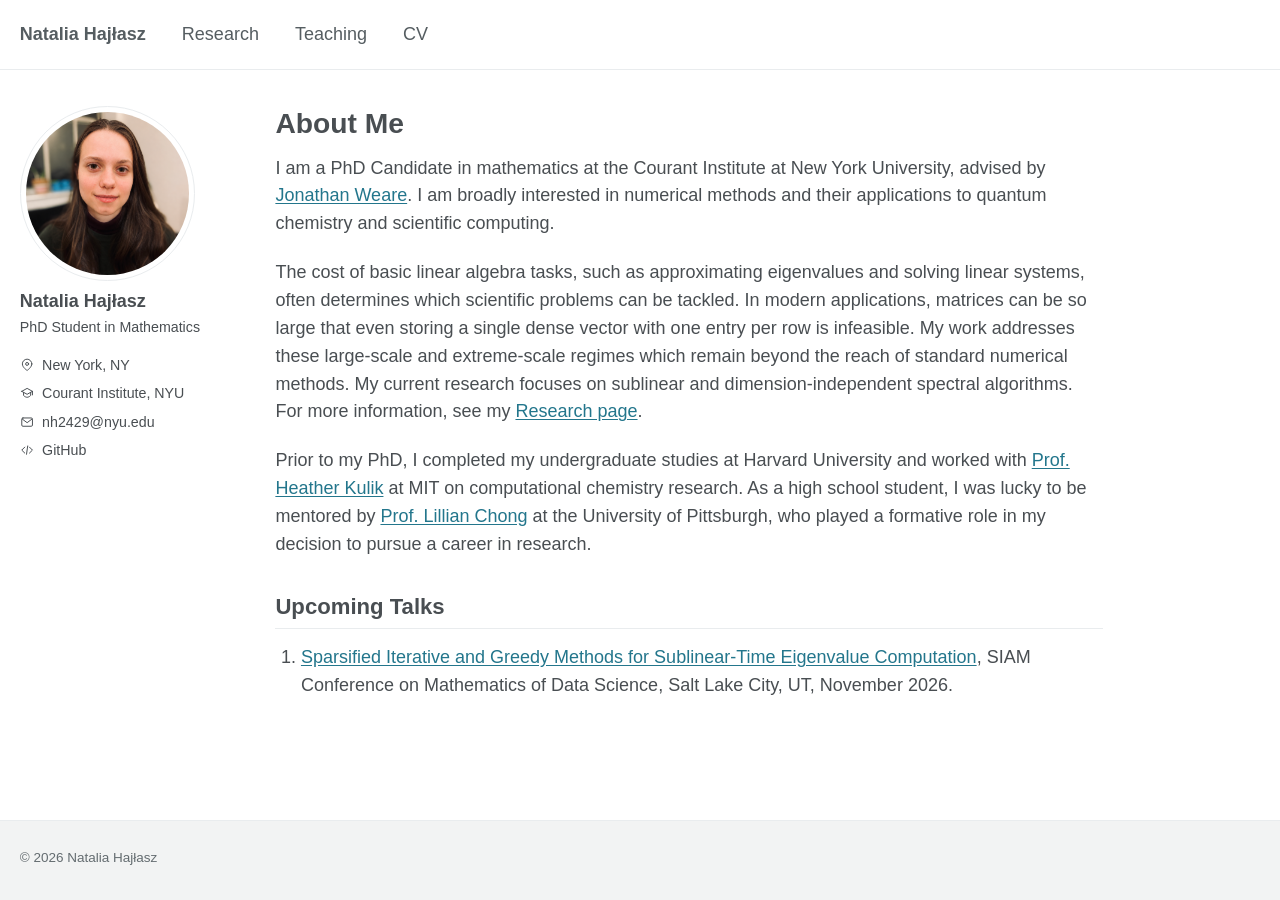
==== index.html @ 1bd55c4f "Add affiliations for undergraduate and high school mentors" ====
<!doctype html>
<html lang="en">
<head>
  <meta charset="utf-8">
  <meta name="viewport" content="width=device-width, initial-scale=1">
  <meta name="description" content="Natalia Hajłasz is a mathematics PhD student at NYU Courant working on numerical linear algebra and scientific computing.">
  <title>About Me | Natalia Hajłasz</title>
  <link rel="stylesheet" href="styles.css">
  <link rel="icon" href="profile.svg" type="image/svg+xml">
</head>
<body>
  <a class="skip-link" href="#content">Skip to content</a>
  <header class="masthead">
    <nav class="wrap" aria-label="Main navigation">
      <a href="index.html" class="site-name" aria-current="page">Natalia Hajłasz</a>
      <a href="research.html">Research</a>
      <a href="teaching.html">Teaching</a>
      <a href="cv.html">CV</a>
    </nav>
  </header>

  <div class="layout wrap">
    <aside class="profile" aria-label="Profile">
      <img class="profile-photo" src="profile.png" alt="Portrait of Natalia Hajłasz" width="175" height="175">
      <div>
        <p class="profile-name">Natalia Hajłasz</p>
        <p class="profile-role">PhD Student in Mathematics</p>
      </div>
      <details class="profile-details" open>
        <summary>Contact</summary>
        <ul class="profile-links">
          <li><svg viewBox="0 0 24 24" aria-hidden="true"><path d="M20 10c0 6-8 11-8 11s-8-5-8-11a8 8 0 1 1 16 0Z"/><circle cx="12" cy="10" r="2.5"/></svg><span>New York, NY</span></li>
          <li><svg viewBox="0 0 24 24" aria-hidden="true"><path d="m3 9 9-5 9 5-9 5-9-5Zm3 2v5c2 2 4 3 6 3s4-1 6-3v-5m3-2v6"/></svg><a href="https://cims.nyu.edu/">Courant Institute, NYU</a></li>
          <li><svg viewBox="0 0 24 24" aria-hidden="true"><rect x="3" y="5" width="18" height="14" rx="2"/><path d="m4 7 8 6 8-6"/></svg><a href="mailto:nh2429@nyu.edu">nh2429@nyu.edu</a></li>
          <li><svg viewBox="0 0 24 24" aria-hidden="true"><path d="m8 7-5 5 5 5m8-10 5 5-5 5m-3-12-2 14"/></svg><a href="https://github.com/hajlasz">GitHub</a></li>
        </ul>
      </details>
      <script>
        const desktop = window.matchMedia("(min-width: 900px)");
        const contact = document.querySelector(".profile-details");
        contact.open = desktop.matches;
        desktop.addEventListener("change", ({ matches }) => { contact.open = matches; });
      </script>
    </aside>

    <main class="content" id="content" tabindex="-1">
      <h1>About Me</h1>
      <p>I am a PhD Candidate in mathematics at the Courant Institute at New York University, advised by <a href="https://cims.nyu.edu/~weare/">Jonathan Weare</a>. I am broadly interested in numerical methods and their applications to quantum chemistry and scientific computing.</p>

      <p>The cost of basic linear algebra tasks, such as approximating eigenvalues and solving linear systems, often determines which scientific problems can be tackled. In modern applications, matrices can be so large that even storing a single dense vector with one entry per row is infeasible. My work addresses these large-scale and extreme-scale regimes which remain beyond the reach of standard numerical methods. My current research focuses on sublinear and dimension-independent spectral algorithms. For more information, see my <a href="research.html">Research page</a>.</p>

      <p>Prior to my PhD, I completed my undergraduate studies at Harvard University and worked with <a href="https://chemistry.mit.edu/profile/heather-j-kulik/">Prof. Heather Kulik</a> at MIT on computational chemistry research. As a high school student, I was lucky to be mentored by <a href="https://www.chem.pitt.edu/people/lillian-chong">Prof. Lillian Chong</a> at the University of Pittsburgh, who played a formative role in my decision to pursue a career in research.</p>

      <h2>Upcoming Talks</h2>
      <ol>
        <li><a href="https://meetings.siam.org/sess/dsp_programsess.cfm?SESSIONCODE=89368">Sparsified Iterative and Greedy Methods for Sublinear-Time Eigenvalue Computation</a>, SIAM Conference on Mathematics of Data Science, Salt Lake City, UT, November 2026.</li>
      </ol>
    </main>
  </div>

  <footer class="footer">
    <div class="wrap"><p>© 2026 Natalia Hajłasz</p></div>
  </footer>
</body>
</html>
---- styles.css ----
:root {
  color-scheme: light;
  font-family: -apple-system, BlinkMacSystemFont, "Segoe UI", Roboto, Helvetica, Arial, sans-serif;
  font-size: 18px;
  line-height: 1.55;
  color: #494e52;
  background: #fff;
  --muted: #646c70;
  --rule: #e9ecee;
  --link: #23768c;
}

*, *::before, *::after { box-sizing: border-box; }

body {
  margin: 0;
  min-height: 100vh;
  display: flex;
  flex-direction: column;
}

a { color: var(--link); text-underline-offset: 0.13em; }
a:hover { color: #154b5a; }
:focus-visible { outline: 2px solid var(--link); outline-offset: 4px; }

.wrap {
  width: min(100%, 1280px);
  margin-inline: auto;
  padding-inline: 1.1rem;
}

.skip-link {
  position: fixed;
  top: 0.5rem;
  left: 0.5rem;
  z-index: 2;
  padding: 0.45rem 0.8rem;
  background: white;
  transform: translateY(-160%);
}

.skip-link:focus { transform: none; }

.masthead { border-bottom: 1px solid var(--rule); }

.masthead nav {
  min-height: 3.85rem;
  display: flex;
  align-items: center;
  flex-wrap: wrap;
  column-gap: 2rem;
  row-gap: 0.3rem;
  padding-block: 0.9rem;
}

.masthead a {
  color: #555d61;
  text-decoration: none;
}

.masthead a:hover,
.masthead a[aria-current="page"]:not(.site-name) {
  text-decoration: underline;
  text-underline-offset: 0.3em;
}

.site-name { font-weight: 700; }

.layout {
  display: grid;
  grid-template-columns: 11rem minmax(0, 1fr);
  gap: clamp(2rem, 4.5vw, 4rem);
  align-items: start;
  flex: 1;
  padding-top: 2rem;
  padding-bottom: 3.3rem;
}

.profile { font-size: 0.79rem; }

.profile-photo {
  display: block;
  width: 175px;
  max-width: 100%;
  height: auto;
  aspect-ratio: 1;
  padding: 5px;
  border: 1px solid var(--rule);
  border-radius: 50%;
  object-fit: cover;
}

.profile-name {
  margin: 0.55rem 0 0.2rem;
  font-size: 1rem;
  line-height: 1.2;
  font-weight: 700;
}

.profile-role { margin: 0; }

.profile-details { margin-top: 0.85rem; }
.profile-details summary { display: none; }

.profile-links {
  display: grid;
  gap: 0.36rem;
  padding: 0;
  margin: 0;
  list-style: none;
}

.profile-links li {
  display: flex;
  align-items: baseline;
  gap: 0.45rem;
}

.profile-links a { color: inherit; text-decoration: none; }
.profile-links a:hover { text-decoration: underline; }

.profile-links svg {
  width: 1em;
  height: 1em;
  flex: none;
  align-self: center;
  fill: none;
  stroke: currentColor;
  stroke-width: 1.65;
  stroke-linecap: round;
  stroke-linejoin: round;
}

.content { max-width: 46rem; }
.content h1, .content h2, .content h3 { line-height: 1.25; }
.content h1 { font-size: 1.57rem; margin: 0 0 0.72rem; }
.content h2 {
  font-size: 1.23rem;
  margin: 1.9rem 0 0.8rem;
  padding-bottom: 0.45rem;
  border-bottom: 1px solid var(--rule);
}
.content h3 { font-size: 1.04rem; margin: 1.15rem 0 0.25rem; }
.content p { margin: 0 0 1.15rem; }
.content ol, .content ul { margin: 0 0 1rem; padding-left: 1.42rem; }
.content li { margin-bottom: 0.46rem; }
.content .citation { margin-bottom: 0.55rem; color: var(--muted); font-size: 0.92rem; }

.footer {
  background: #f2f3f3;
  color: var(--muted);
  border-top: 1px solid var(--rule);
  padding-block: 1.5rem 1.75rem;
  font-size: 0.75rem;
}

.footer p { margin: 0; }

@media (max-width: 899px) {
  .layout { display: block; padding-top: 1.35rem; }
  .profile {
    display: grid;
    grid-template-columns: auto minmax(0, 1fr) auto;
    align-items: center;
    gap: 0.65rem;
    margin-bottom: 1.55rem;
    padding-bottom: 1rem;
    border-bottom: 1px solid var(--rule);
  }
  .profile-photo { width: 48px; padding: 2px; }
  .profile-name { margin-top: 0; }
  .profile-details { margin-top: 0; position: relative; }
  .profile-details summary {
    display: list-item;
    cursor: pointer;
    padding: 0.3rem 0.55rem;
    border: 1px solid #d7dce0;
    border-radius: 0.2rem;
  }
  .profile-details .profile-links {
    position: absolute;
    top: calc(100% + 0.35rem);
    right: 0;
    width: max-content;
    max-width: calc(100vw - 2.2rem);
    padding: 0.6rem 0.75rem;
    background: white;
    border: 1px solid #d7dce0;
    border-radius: 0.2rem;
    box-shadow: 0 4px 14px #17262f14;
    z-index: 1;
  }
}

@media (max-width: 600px) {
  :root { font-size: 16px; }
  .masthead nav { column-gap: 1.15rem; }
  .masthead .site-name { flex-basis: 100%; }
}
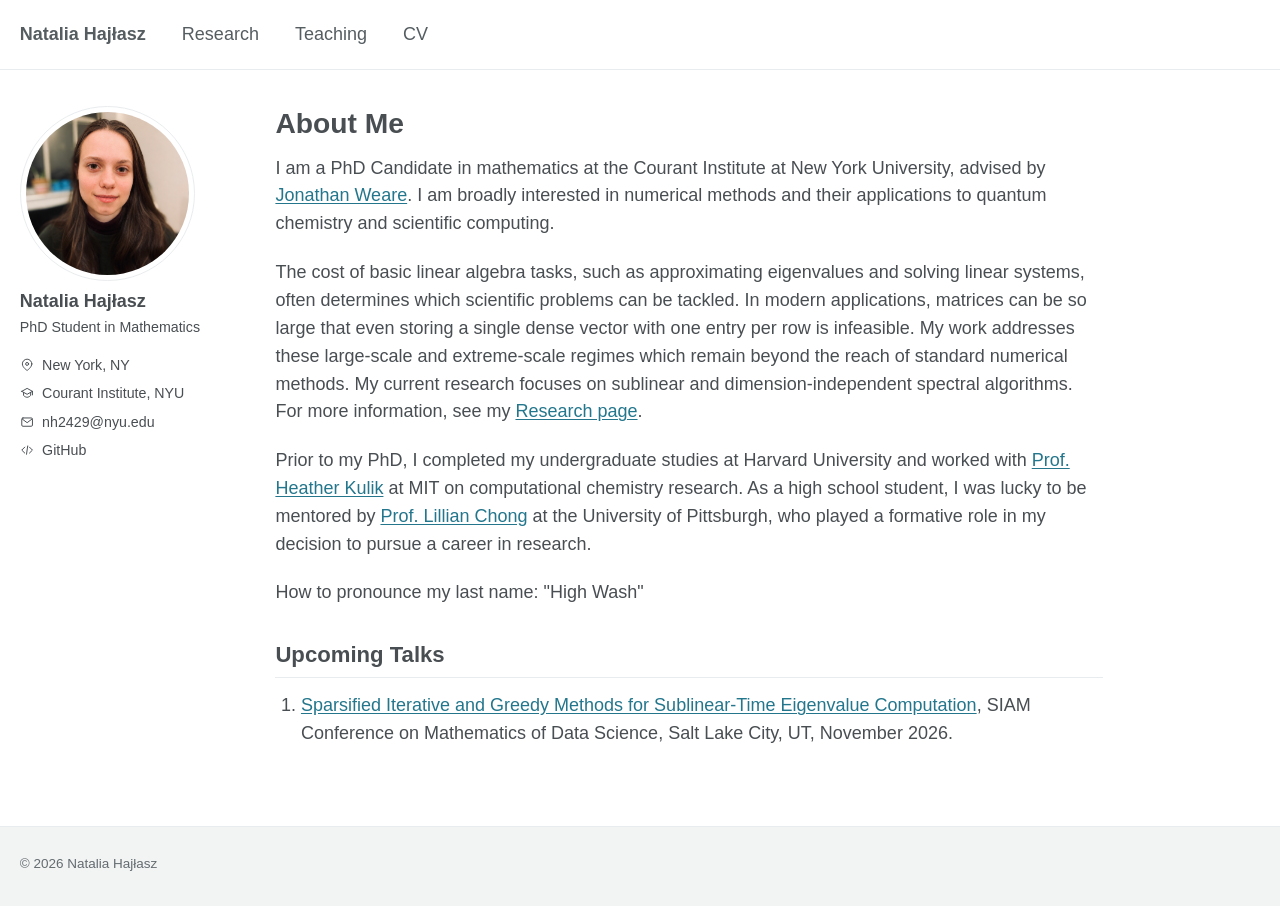
==== commit 78d32b7d: "Add pronunciation guide for last name Added pronunciation guide for last name." ====
--- a/index.html
+++ b/index.html
@@ -49,7 +49,9 @@
 
       <p>The cost of basic linear algebra tasks, such as approximating eigenvalues and solving linear systems, often determines which scientific problems can be tackled. In modern applications, matrices can be so large that even storing a single dense vector with one entry per row is infeasible. My work addresses these large-scale and extreme-scale regimes which remain beyond the reach of standard numerical methods. My current research focuses on sublinear and dimension-independent spectral algorithms. For more information, see my <a href="research.html">Research page</a>.</p>
 
-      <p>Prior to my PhD, I completed my undergraduate studies at Harvard University and worked with <a href="https://chemistry.mit.edu/profile/heather-j-kulik/">Prof. Heather Kulik</a> at MIT on computational chemistry research. As a high school student, I was lucky to be mentored by <a href="https://www.chem.pitt.edu/people/lillian-chong">Prof. Lillian Chong</a> at the University of Pittsburgh, who played a formative role in my decision to pursue a career in research.</p>
+      <p>Prior to my PhD, I completed my undergraduate studies at Harvard University and worked with <a href="https://chemistry.mit.edu/profile/heather-j-kulik/">Prof. Heather Kulik</a> at MIT on computational chemistry research. As a high school student, I was lucky to be mentored by <a href="https://chonglab-pitt.github.io/">Prof. Lillian Chong</a> at the University of Pittsburgh, who played a formative role in my decision to pursue a career in research.</p>
+
+      <p> How to pronounce my last name: "High Wash"</p>
 
       <h2>Upcoming Talks</h2>
       <ol>
--- a/styles.css
+++ b/styles.css
@@ -145,6 +145,13 @@
 .content ol, .content ul { margin: 0 0 1rem; padding-left: 1.42rem; }
 .content li { margin-bottom: 0.46rem; }
 .content .citation { margin-bottom: 0.55rem; color: var(--muted); font-size: 0.92rem; }
+
+.cv-pdf {
+  display: block;
+  width: 100%;
+  height: clamp(28rem, 80vh, 65rem);
+  border: 1px solid var(--rule);
+}
 
 .footer {
   background: #f2f3f3;
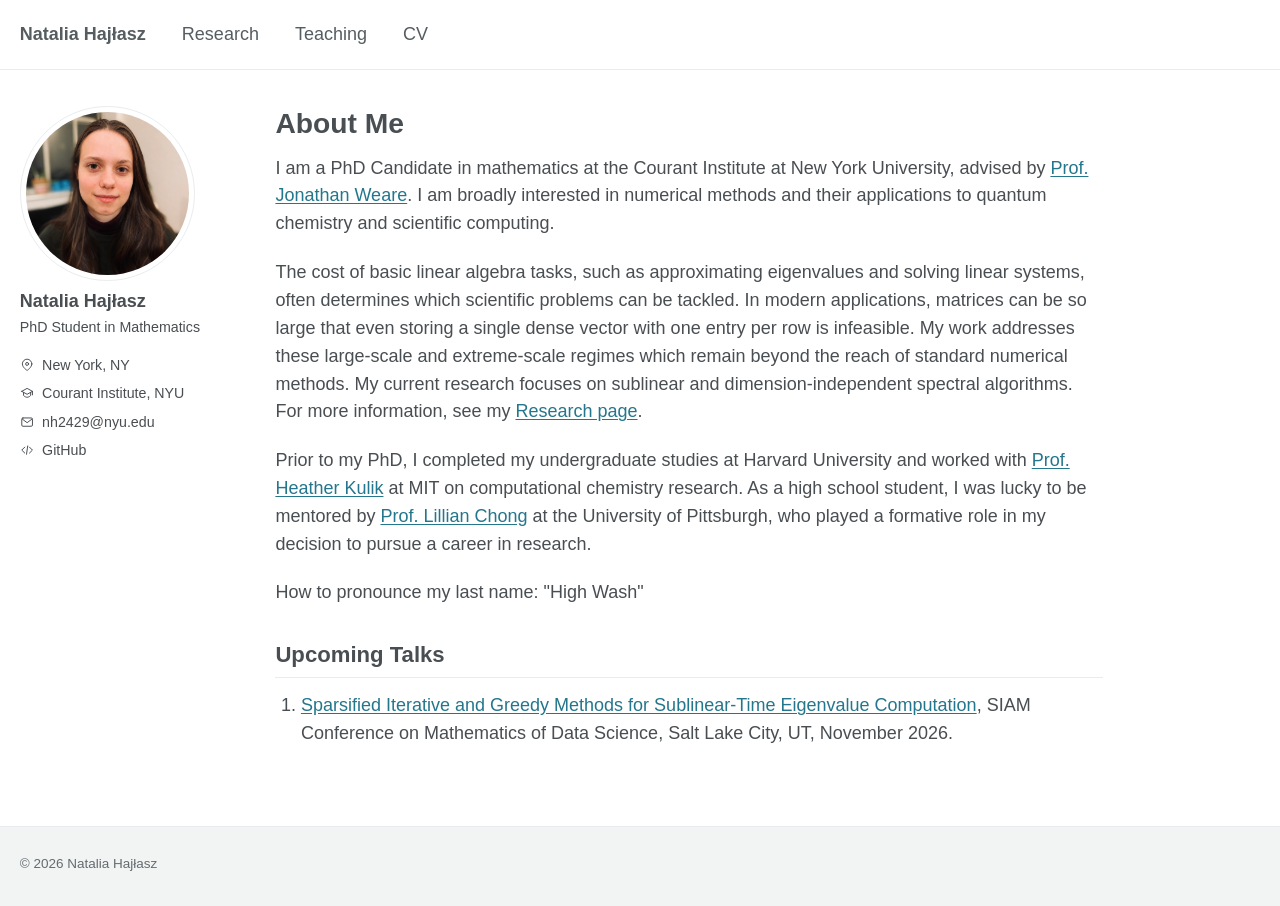
==== commit 1511ccb3: "Update advisor title in About Me section" ====
--- a/index.html
+++ b/index.html
@@ -45,7 +45,7 @@
 
     <main class="content" id="content" tabindex="-1">
       <h1>About Me</h1>
-      <p>I am a PhD Candidate in mathematics at the Courant Institute at New York University, advised by <a href="https://cims.nyu.edu/~weare/">Jonathan Weare</a>. I am broadly interested in numerical methods and their applications to quantum chemistry and scientific computing.</p>
+      <p>I am a PhD Candidate in mathematics at the Courant Institute at New York University, advised by <a href="https://cims.nyu.edu/~weare/">Prof. Jonathan Weare</a>. I am broadly interested in numerical methods and their applications to quantum chemistry and scientific computing.</p>
 
       <p>The cost of basic linear algebra tasks, such as approximating eigenvalues and solving linear systems, often determines which scientific problems can be tackled. In modern applications, matrices can be so large that even storing a single dense vector with one entry per row is infeasible. My work addresses these large-scale and extreme-scale regimes which remain beyond the reach of standard numerical methods. My current research focuses on sublinear and dimension-independent spectral algorithms. For more information, see my <a href="research.html">Research page</a>.</p>
 
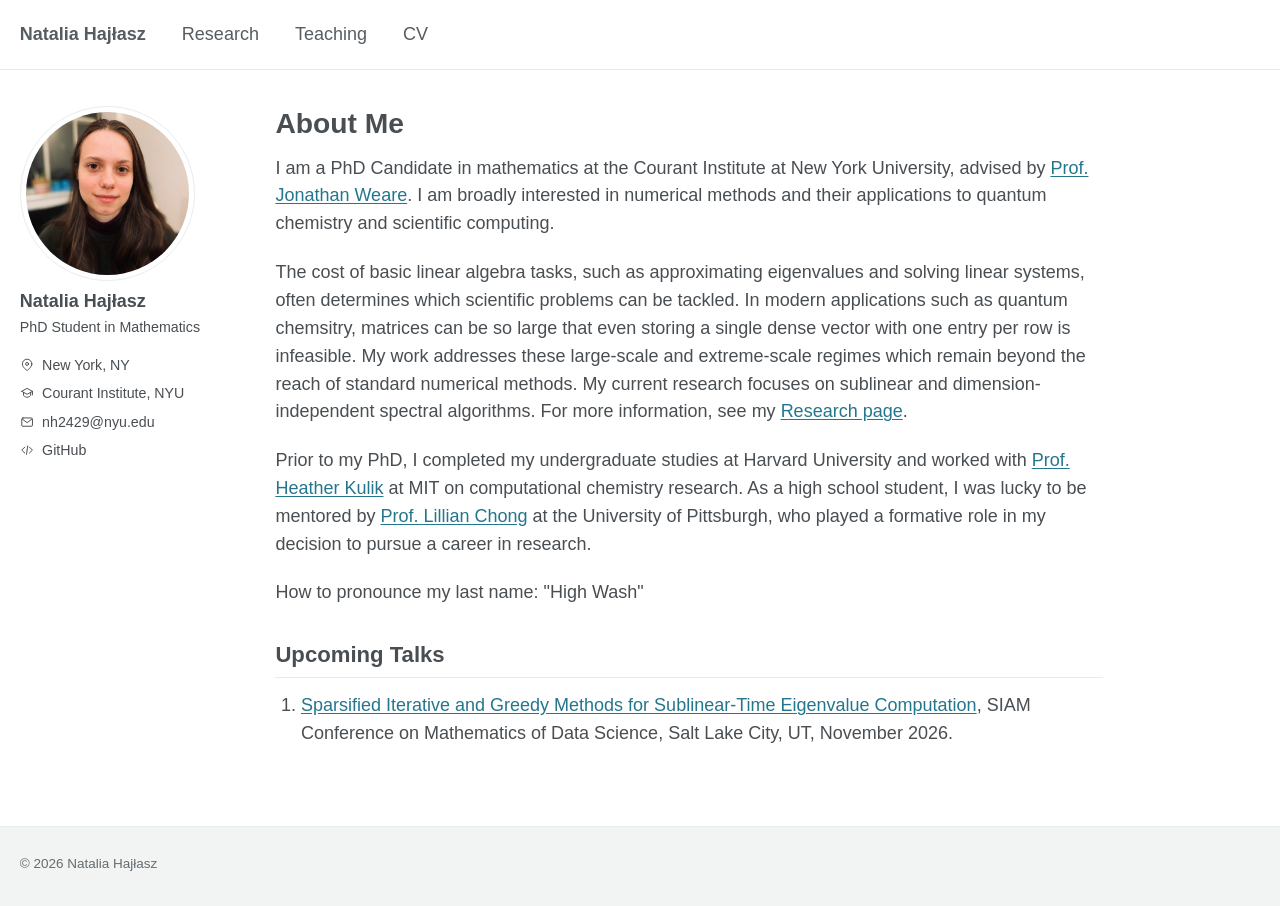
==== commit 7ed03218: "Fix typo in quantum chemistry description Corrected a typo in the text regarding quantum chemistry." ====
--- a/index.html
+++ b/index.html
@@ -47,7 +47,7 @@
       <h1>About Me</h1>
       <p>I am a PhD Candidate in mathematics at the Courant Institute at New York University, advised by <a href="https://cims.nyu.edu/~weare/">Prof. Jonathan Weare</a>. I am broadly interested in numerical methods and their applications to quantum chemistry and scientific computing.</p>
 
-      <p>The cost of basic linear algebra tasks, such as approximating eigenvalues and solving linear systems, often determines which scientific problems can be tackled. In modern applications, matrices can be so large that even storing a single dense vector with one entry per row is infeasible. My work addresses these large-scale and extreme-scale regimes which remain beyond the reach of standard numerical methods. My current research focuses on sublinear and dimension-independent spectral algorithms. For more information, see my <a href="research.html">Research page</a>.</p>
+      <p>The cost of basic linear algebra tasks, such as approximating eigenvalues and solving linear systems, often determines which scientific problems can be tackled. In modern applications such as quantum chemsitry, matrices can be so large that even storing a single dense vector with one entry per row is infeasible. My work addresses these large-scale and extreme-scale regimes which remain beyond the reach of standard numerical methods. My current research focuses on sublinear and dimension-independent spectral algorithms. For more information, see my <a href="research.html">Research page</a>.</p>
 
       <p>Prior to my PhD, I completed my undergraduate studies at Harvard University and worked with <a href="https://chemistry.mit.edu/profile/heather-j-kulik/">Prof. Heather Kulik</a> at MIT on computational chemistry research. As a high school student, I was lucky to be mentored by <a href="https://chonglab-pitt.github.io/">Prof. Lillian Chong</a> at the University of Pittsburgh, who played a formative role in my decision to pursue a career in research.</p>
 
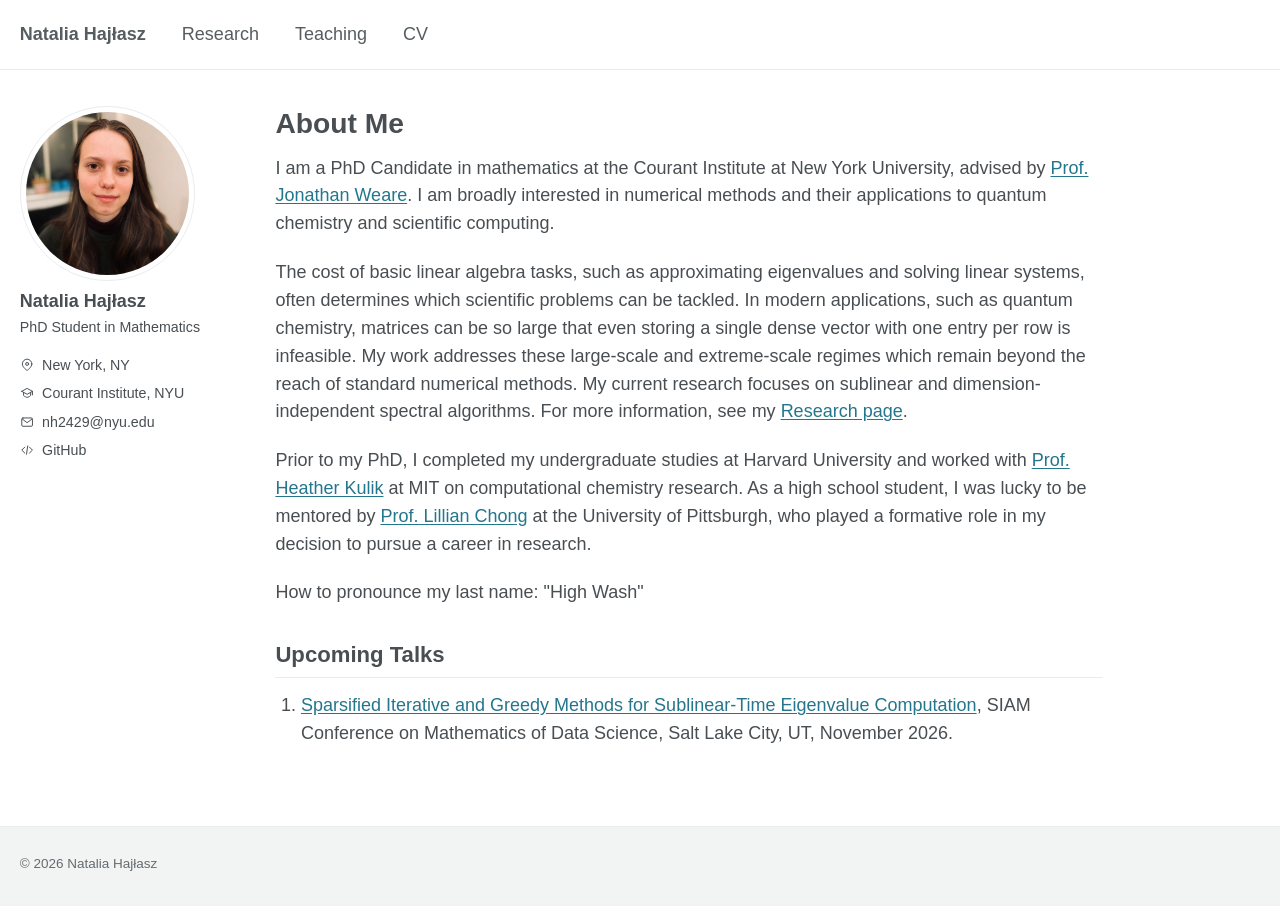
==== commit b95a8e68: "Fix typo in quantum chemistry paragraph" ====
--- a/index.html
+++ b/index.html
@@ -47,7 +47,7 @@
       <h1>About Me</h1>
       <p>I am a PhD Candidate in mathematics at the Courant Institute at New York University, advised by <a href="https://cims.nyu.edu/~weare/">Prof. Jonathan Weare</a>. I am broadly interested in numerical methods and their applications to quantum chemistry and scientific computing.</p>
 
-      <p>The cost of basic linear algebra tasks, such as approximating eigenvalues and solving linear systems, often determines which scientific problems can be tackled. In modern applications such as quantum chemsitry, matrices can be so large that even storing a single dense vector with one entry per row is infeasible. My work addresses these large-scale and extreme-scale regimes which remain beyond the reach of standard numerical methods. My current research focuses on sublinear and dimension-independent spectral algorithms. For more information, see my <a href="research.html">Research page</a>.</p>
+      <p>The cost of basic linear algebra tasks, such as approximating eigenvalues and solving linear systems, often determines which scientific problems can be tackled. In modern applications, such as quantum chemistry, matrices can be so large that even storing a single dense vector with one entry per row is infeasible. My work addresses these large-scale and extreme-scale regimes which remain beyond the reach of standard numerical methods. My current research focuses on sublinear and dimension-independent spectral algorithms. For more information, see my <a href="research.html">Research page</a>.</p>
 
       <p>Prior to my PhD, I completed my undergraduate studies at Harvard University and worked with <a href="https://chemistry.mit.edu/profile/heather-j-kulik/">Prof. Heather Kulik</a> at MIT on computational chemistry research. As a high school student, I was lucky to be mentored by <a href="https://chonglab-pitt.github.io/">Prof. Lillian Chong</a> at the University of Pittsburgh, who played a formative role in my decision to pursue a career in research.</p>
 
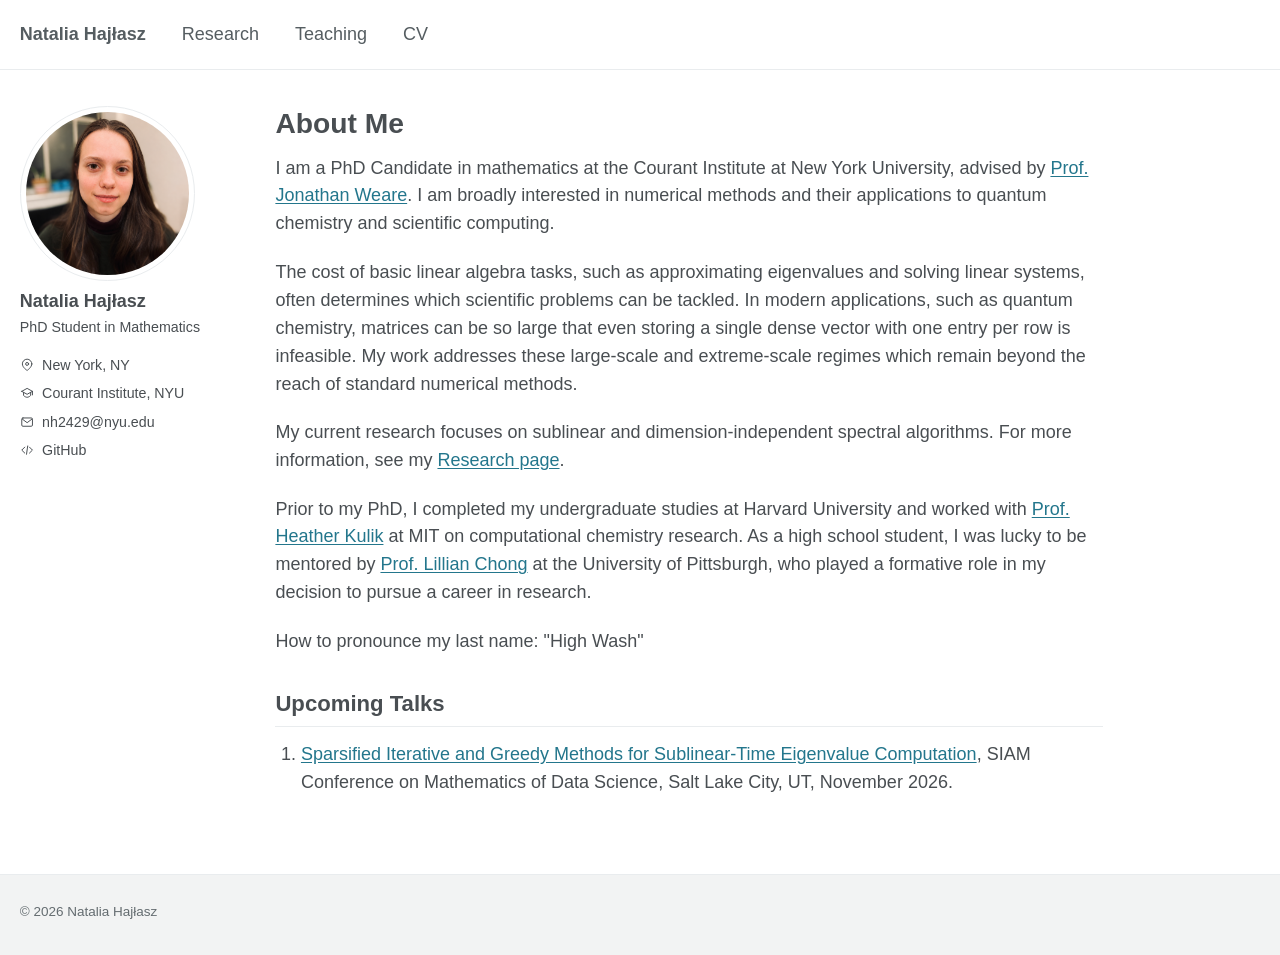
==== commit e991129a: "Refactor content in About Me section Split a paragraph about linear algebra tasks and research focus" ====
--- a/index.html
+++ b/index.html
@@ -47,7 +47,9 @@
       <h1>About Me</h1>
       <p>I am a PhD Candidate in mathematics at the Courant Institute at New York University, advised by <a href="https://cims.nyu.edu/~weare/">Prof. Jonathan Weare</a>. I am broadly interested in numerical methods and their applications to quantum chemistry and scientific computing.</p>
 
-      <p>The cost of basic linear algebra tasks, such as approximating eigenvalues and solving linear systems, often determines which scientific problems can be tackled. In modern applications, such as quantum chemistry, matrices can be so large that even storing a single dense vector with one entry per row is infeasible. My work addresses these large-scale and extreme-scale regimes which remain beyond the reach of standard numerical methods. My current research focuses on sublinear and dimension-independent spectral algorithms. For more information, see my <a href="research.html">Research page</a>.</p>
+      <p>The cost of basic linear algebra tasks, such as approximating eigenvalues and solving linear systems, often determines which scientific problems can be tackled. In modern applications, such as quantum chemistry, matrices can be so large that even storing a single dense vector with one entry per row is infeasible. My work addresses these large-scale and extreme-scale regimes which remain beyond the reach of standard numerical methods.</p>
+      
+      <p>My current research focuses on sublinear and dimension-independent spectral algorithms. For more information, see my <a href="research.html">Research page</a>.</p>
 
       <p>Prior to my PhD, I completed my undergraduate studies at Harvard University and worked with <a href="https://chemistry.mit.edu/profile/heather-j-kulik/">Prof. Heather Kulik</a> at MIT on computational chemistry research. As a high school student, I was lucky to be mentored by <a href="https://chonglab-pitt.github.io/">Prof. Lillian Chong</a> at the University of Pittsburgh, who played a formative role in my decision to pursue a career in research.</p>
 
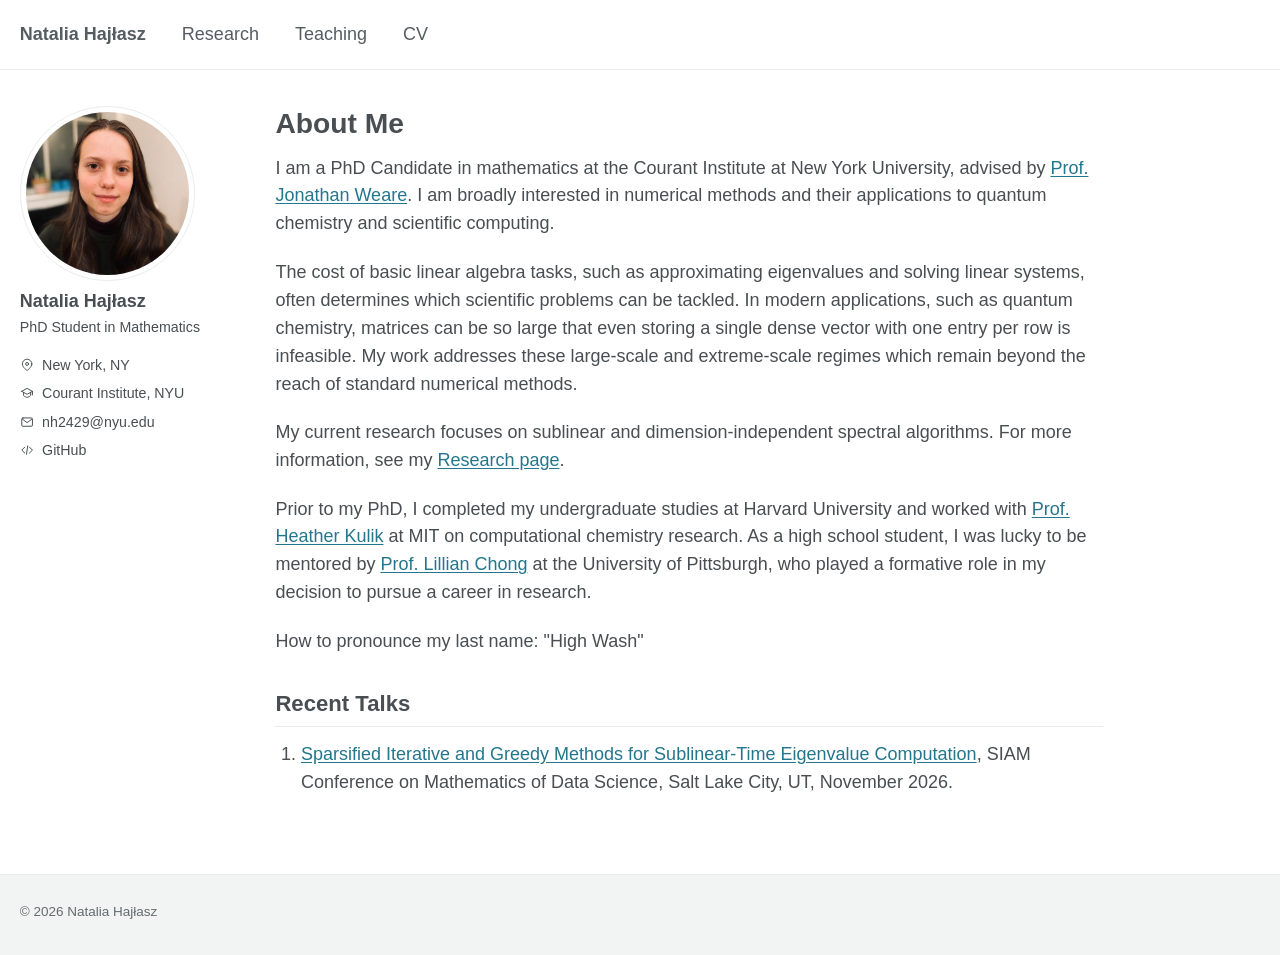
==== commit 60c1f707: "Rename section from 'Upcoming Talks' to 'Recent Talks'" ====
--- a/index.html
+++ b/index.html
@@ -55,7 +55,7 @@
 
       <p> How to pronounce my last name: "High Wash"</p>
 
-      <h2>Upcoming Talks</h2>
+      <h2>Recent Talks</h2>
       <ol>
         <li><a href="https://meetings.siam.org/sess/dsp_programsess.cfm?SESSIONCODE=89368">Sparsified Iterative and Greedy Methods for Sublinear-Time Eigenvalue Computation</a>, SIAM Conference on Mathematics of Data Science, Salt Lake City, UT, November 2026.</li>
       </ol>
